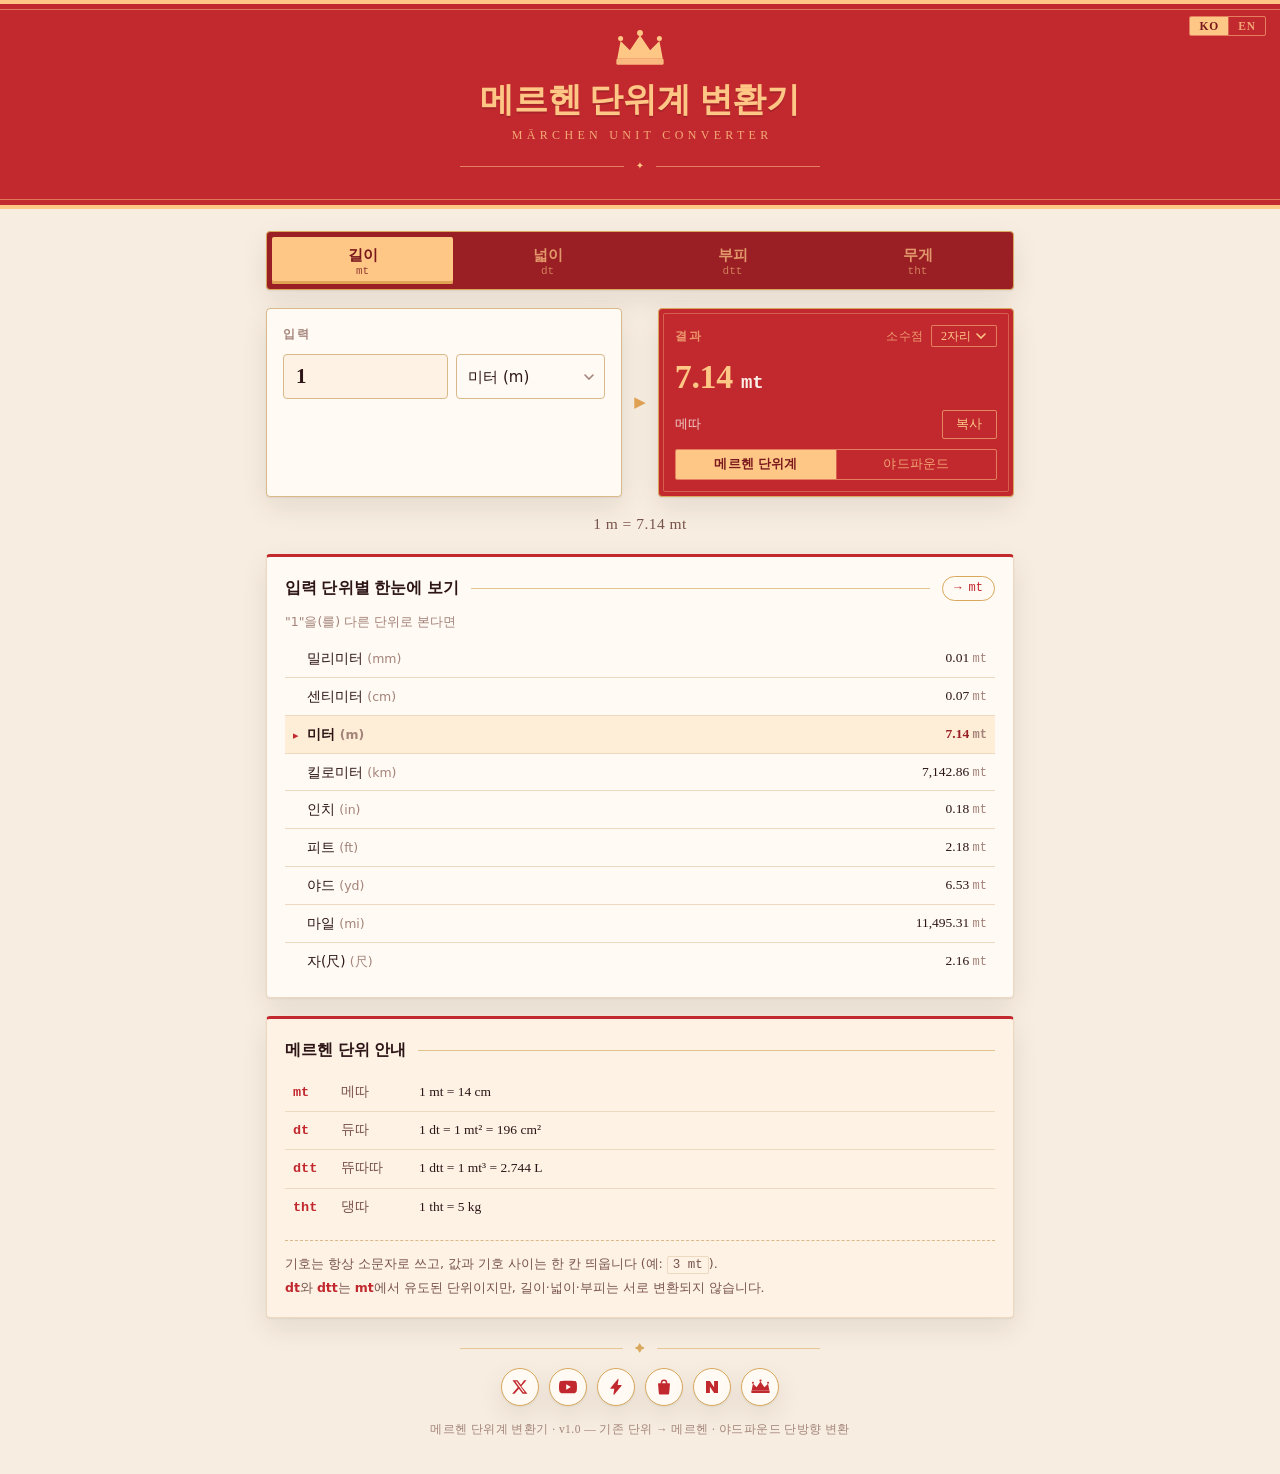
==== unit_conversion/index.html @ 08f18411 "메르헨 단위계 변환기 추가 기존 단위(SI · 야드파운드 · 척관법)를 메르헨 단위계 또는 야드파운드로 변환하는 정적 웹 페이지. 웹 서버 없이 index.html을 열면 동작한다" ====
<!DOCTYPE html>
<!-- 이 빙구야, 이걸 또 열어봤느냐!-->
<html lang="ko">
<head>
  <meta charset="UTF-8">
  <meta name="viewport" content="width=device-width, initial-scale=1">
  <title>메르헨 단위계 변환기</title>
  <link rel="stylesheet" href="css/style.css">
</head>
<body>

  <header class="crest-band">

    <div id="lang-toggle" class="lang-toggle" role="group" data-i18n-aria="langGroup"></div>

    <div class="crest-band-inner">

      <svg class="crest" viewBox="0 0 64 46" aria-hidden="true" focusable="false">
        <path class="crest-crown"
              d="M5 34 L9 13 L20 24 L32 6 L44 24 L55 13 L59 34 Z"/>
        <rect class="crest-base" x="4" y="34" width="56" height="7" rx="1.5"/>
        <circle class="crest-jewel" cx="9"  cy="10" r="3"/>
        <circle class="crest-jewel" cx="32" cy="3.5" r="3.5"/>
        <circle class="crest-jewel" cx="55" cy="10" r="3"/>
      </svg>

      <h1 class="wordmark" data-i18n="wordmark">메르헨 단위계 변환기</h1>
      <p class="wordmark-sub" data-i18n="wordmarkSub" data-i18n-lang="wordmarkSubLang">Märchen Unit Converter</p>

      <div class="band-rule" aria-hidden="true"><span>✦</span></div>
    </div>
  </header>

  <main class="app">

    <div id="tabs" class="tabs" role="group" data-i18n-aria="dimGroup"></div>

    <section class="converter">

      <div class="card">
        <label class="card-label" for="value-input" data-i18n="inputLabel">입력</label>
        <div id="input-field" class="input-field">
          <input id="value-input"
                 type="text"
                 inputmode="decimal"
                 autocomplete="off"
                 spellcheck="false"
                 data-i18n-placeholder="inputPlaceholder"
                 aria-describedby="input-error">
          <select id="from-unit" data-i18n-aria="fromUnitAria"></select>
        </div>
        <p id="input-error" class="input-error" role="alert"></p>
      </div>

      <div class="arrow" aria-hidden="true">
        <span class="arrow-desktop">▶</span>
        <span class="arrow-mobile">▼</span>
      </div>

      <div class="card result-card">
        <div class="result-head">
          <span class="card-label" data-i18n="resultLabel">결과</span>
          <label class="precision-field">
            <span data-i18n="decimalsLabel">소수점</span>
            <select id="decimals" data-i18n-aria="decimalsAria"></select>
          </label>
        </div>
        <div class="result-main" role="status" aria-live="polite" aria-atomic="true">
          <span id="result-value" class="result-value is-empty">—</span>
          <span id="result-symbol" class="result-symbol">mt</span>
        </div>
        <div class="result-foot">
          <span id="result-reading" class="result-reading">메따</span>
          <button id="copy-btn" type="button" class="copy-btn" data-i18n="copy" disabled>복사</button>
        </div>
        <div id="system-toggle" class="system-toggle" role="group" data-i18n-aria="systemGroup"></div>
      </div>

    </section>

    <p id="equation" class="equation"></p>

    <section class="panel">
      <div class="section-head">
        <h2 data-i18n="glanceHeading">입력 단위별 한눈에 보기</h2>
        <span class="panel-badge">→ <span id="glance-unit">mt</span></span>
      </div>
      <p id="glance-caption" class="panel-caption"></p>
      <table class="glance">
        <tbody id="glance-body"></tbody>
      </table>
    </section>

    <section class="panel panel-guide">
      <div class="section-head">
        <h2 data-i18n="guideHeading">메르헨 단위 안내</h2>
      </div>
      <table class="guide">
        <tbody id="guide-body"></tbody>
      </table>
      <p class="panel-note">
        <span data-i18n-html="guideNote1"></span>
        <br>
        <span data-i18n-html="guideNote2"></span>
      </p>
    </section>

  </main>

  <footer class="app-footer">
    <div class="band-rule footer-rule" aria-hidden="true"><span>✦</span></div>

    <nav class="links" data-i18n-aria="linksGroup">

      <a class="link-btn" href="https://x.com/Mytyl_Maerchen"
         target="_blank" rel="noopener noreferrer"
         data-i18n-title="linkX" data-i18n-aria="linkXAria">
        <svg viewBox="0 0 24 24" aria-hidden="true" focusable="false">
          <path d="M17.53 3h3.2l-6.99 7.99L22 21h-6.44l-5.05-6.6L4.74 21H1.54l7.48-8.55L2 3h6.6l4.56 6.03L17.53 3Zm-1.12 16.1h1.77L7.67 4.81H5.77l10.64 14.29Z"/>
        </svg>
      </a>

      <a class="link-btn" href="https://www.youtube.com/@MytylMaerchen"
         target="_blank" rel="noopener noreferrer"
         data-i18n-title="linkYoutube" data-i18n-aria="linkYoutubeAria">
        <svg viewBox="0 0 24 24" aria-hidden="true" focusable="false">
          <path d="M23.5 6.2a3 3 0 0 0-2.11-2.12C19.5 3.56 12 3.56 12 3.56s-7.5 0-9.39.52A3 3 0 0 0 .5 6.2C0 8.1 0 12 0 12s0 3.9.5 5.8a3 3 0 0 0 2.11 2.12c1.89.52 9.39.52 9.39.52s7.5 0 9.39-.52A3 3 0 0 0 23.5 17.8c.5-1.9.5-5.8.5-5.8s0-3.9-.5-5.8ZM9.6 15.6V8.4l6.2 3.6-6.2 3.6Z"/>
        </svg>
      </a>

      <!-- 치지직 로고는 '치'·'직'을 번개 모양으로 변형한 것이라 번개를 모티프로 삼았다 -->
      <a class="link-btn" href="https://chzzk.naver.com/390efc6c5186f85427b2d61297a9d4ed"
         target="_blank" rel="noopener noreferrer"
         data-i18n-title="linkChzzk" data-i18n-aria="linkChzzkAria">
        <svg viewBox="0 0 24 24" aria-hidden="true" focusable="false">
          <path d="M14.2 1.5 4.6 13.4a.55.55 0 0 0 .43.9h4.63l-1.06 7.5a.55.55 0 0 0 .97.42l9.83-12.02a.55.55 0 0 0-.43-.9h-4.7l1.02-7.4a.55.55 0 0 0-1.09-.4Z"/>
        </svg>
      </a>

      <!-- 마플샵은 워드마크만 쓰고 심볼이 없어, 굿즈를 뜻하는 쇼핑백으로 대신한다 -->
      <a class="link-btn" href="https://marpple.shop/kr/mytyl_maerchen"
         target="_blank" rel="noopener noreferrer"
         data-i18n-title="linkGoods" data-i18n-aria="linkGoodsAria">
        <svg viewBox="0 0 24 24" aria-hidden="true" focusable="false">
          <path d="M4.9 7h14.2c.5 0 .89.43.85.93l-1.06 12.4A1.7 1.7 0 0 1 17.2 21.9H6.8a1.7 1.7 0 0 1-1.69-1.57L4.05 7.93A.85.85 0 0 1 4.9 7Z"/>
          <path d="M8.6 8.5V6.4a3.4 3.4 0 0 1 6.8 0v2.1" fill="none"
                stroke="currentColor" stroke-width="1.9" stroke-linecap="round"/>
        </svg>
      </a>

      <!-- 카페 앱 아이콘 대신 네이버의 N 마크 — 커피잔은 커뮤니티라는 성격을 오해하게 만든다 -->
      <a class="link-btn" href="https://cafe.naver.com/maerchenkingdom"
         target="_blank" rel="noopener noreferrer"
         data-i18n-title="linkCafe" data-i18n-aria="linkCafeAria">
        <svg viewBox="0 0 24 24" aria-hidden="true" focusable="false">
          <path d="M4 4h5.2l5.6 8.2V4H20v16h-5.2L9.2 11.8V20H4V4Z"/>
        </svg>
      </a>

      <!-- 제국 홈페이지는 이 페이지 머리에 쓴 왕관 문장을 그대로 쓴다 -->
      <a class="link-btn" href="https://www.theholymaerchenempire.com/ko"
         target="_blank" rel="noopener noreferrer"
         data-i18n-title="linkHome" data-i18n-aria="linkHomeAria">
        <svg class="crest-icon" viewBox="0 0 64 46" aria-hidden="true" focusable="false">
          <path d="M5 34 L9 13 L20 24 L32 6 L44 24 L55 13 L59 34 Z"/>
          <rect x="4" y="34" width="56" height="7" rx="1.5"/>
          <circle cx="9"  cy="10" r="3"/>
          <circle cx="32" cy="3.5" r="3.5"/>
          <circle cx="55" cy="10" r="3"/>
        </svg>
      </a>

    </nav>

    <p class="footer-note" data-i18n="footerNote"></p>
  </footer>

  <div id="toast" class="toast" role="status" hidden></div>

  <script src="js/i18n.js"></script>
  <script src="js/units.js"></script>
  <script src="js/convert.js"></script>
  <script src="js/format.js"></script>
  <script src="js/storage.js"></script>
  <script src="js/ui.js"></script>
</body>
</html>
---- unit_conversion/css/style.css ----
/* ==========================================================================
   메르헨 단위계 변환기 — style.css (정규 버전)

   디자인 참고: The Holy Maerchen Empire (theholymaerchenempire.com).
   붉은색은 건국의 열정, 금색은 그 과정의 노력이라는 제국 상징 해설을 따랐다.
   프로토타입 디자인은 prototype/ 폴더에 따로 보관되어 있다.
   ========================================================================== */

:root {
  /* 제국 정본 색 */
  --red:           #c2292f;
  --red-deep:      #9a1f24;
  --red-dark:      #7a181d;
  --gold:          #ffc786;
  --gold-deep:     #e0a253;
  --gold-line:     #d9a85c;

  /* 지면 */
  --page:          #f7ede0;
  --surface:       #fffaf3;
  --surface-alt:   #fdf2e4;
  --border:        #ecd9bf;
  --border-strong: #d9b88a;

  /* 글자 */
  --ink:           #2d1517;
  --ink-muted:     #79544c;
  --ink-faint:     #a3837a;

  --danger:        #9a1f24;

  /* OS가 다크 모드여도 select·스크롤바가 어두워지지 않게 라이트로 못 박는다 */
  color-scheme: light;

  --shadow:        0 1px 2px rgba(45, 21, 23, .06), 0 10px 28px rgba(45, 21, 23, .09);
  --radius:        4px;

  --serif: Georgia, "Times New Roman", "Noto Serif KR", "Nanum Myeongjo",
           Batang, 바탕, serif;
  /* 숫자 전용 — Georgia의 올드스타일 숫자는 높낮이가 들쭉날쭉해 읽기 나쁘다 */
  --serif-num: "Times New Roman", Times, "Noto Serif KR", Batang, 바탕, serif;
  --sans:  "Pretendard", "Apple SD Gothic Neo", "Malgun Gothic",
           system-ui, -apple-system, sans-serif;
  --mono:  ui-monospace, "SFMono-Regular", Consolas, monospace;
}

* { box-sizing: border-box; }

body {
  margin: 0;
  padding: 0 0 40px;
  background: var(--page);
  color: var(--ink);
  font-family: var(--sans);
  font-size: 15px;
  line-height: 1.65;
  -webkit-font-smoothing: antialiased;
}

/* ══ 문장 배너 ═══════════════════════════════════════════════════════════ */

.crest-band {
  background: var(--red);
  border-top: 4px solid var(--gold);
  border-bottom: 4px solid var(--gold);
  padding: 26px 16px 22px;
  text-align: center;
  position: relative;
}

/* 금색 이중선 — 제국 문서의 테두리 느낌 */
.crest-band::before,
.crest-band::after {
  content: "";
  position: absolute;
  left: 0;
  right: 0;
  height: 1px;
  background: rgba(255, 199, 134, .5);
}
.crest-band::before { top: 5px; }
.crest-band::after  { bottom: 5px; }

.crest-band-inner {
  max-width: 780px;
  margin: 0 auto;
}

/* 언어 전환 — 배너 오른쪽 위. 가운데 정렬된 워드마크를 밀지 않도록 띄워 놓는다 */
.lang-toggle {
  position: absolute;
  top: 12px;
  right: 14px;
  display: flex;
  border: 1px solid rgba(255, 199, 134, .55);
  border-radius: 2px;
  overflow: hidden;
}

.lang-btn {
  padding: 3px 9px;
  background: transparent;
  border: 0;
  border-left: 1px solid rgba(255, 199, 134, .35);
  font-family: var(--serif);
  font-size: 11.5px;
  font-weight: 700;
  letter-spacing: .08em;
  color: rgba(255, 199, 134, .78);
  cursor: pointer;
  transition: background .12s ease, color .12s ease;
}

.lang-btn:first-child { border-left: 0; }

.lang-btn:hover:not(.is-active) { background: rgba(255, 199, 134, .14); color: var(--gold); }

.lang-btn.is-active { background: var(--gold); color: var(--red-dark); }

.crest {
  width: 54px;
  height: 39px;
  display: block;
  margin: 0 auto 10px;
}

.crest-crown,
.crest-base,
.crest-jewel { fill: var(--gold); }

.crest-base { opacity: .92; }

.wordmark {
  margin: 0;
  font-family: var(--serif);
  font-size: 34px;
  font-weight: 700;
  line-height: 1.25;
  letter-spacing: -.01em;
  color: var(--gold);
  text-shadow: 0 2px 0 rgba(0, 0, 0, .13);
}

.wordmark-sub {
  margin: 4px 0 0;
  font-family: var(--serif);
  font-size: 12px;
  font-weight: 400;
  letter-spacing: .36em;
  text-indent: .36em;   /* letter-spacing 때문에 오른쪽으로 밀리는 것 보정 */
  text-transform: uppercase;
  color: rgba(255, 199, 134, .82);
}

/* 가운데에 ✦를 끼운 금색 구분선 */
.band-rule {
  display: flex;
  align-items: center;
  gap: 12px;
  margin: 16px auto 12px;
  max-width: 360px;
  color: var(--gold);
}

.band-rule::before,
.band-rule::after {
  content: "";
  flex: 1;
  height: 1px;
  background: currentColor;
  opacity: .55;
}

.band-rule span { font-size: 10px; line-height: 1; }

/* ══ 본문 ════════════════════════════════════════════════════════════════ */

.app {
  max-width: 780px;
  margin: 0 auto;
  padding: 22px 16px 0;
  display: flex;
  flex-direction: column;
  gap: 18px;
}

/* 소수점 자리수 선택 — 결과 카드 안에 들어간다 */
.precision-field {
  display: flex;
  align-items: center;
  gap: 7px;
  font-family: var(--serif);
  font-size: 11.5px;
  letter-spacing: .06em;
  color: rgba(255, 199, 134, .72);
  white-space: nowrap;
}

/* ── 공통 폼 요소 ─────────────────────────────────────────────────────── */

select, input, button {
  font-family: inherit;
  font-size: inherit;
  color: inherit;
}

select {
  appearance: none;
  background: var(--surface) url("data:image/svg+xml;utf8,<svg xmlns='http://www.w3.org/2000/svg' width='10' height='6'><path d='M1 1l4 4 4-4' fill='none' stroke='%23a3837a' stroke-width='1.6' stroke-linecap='round'/></svg>") no-repeat right 10px center;
  border: 1px solid var(--border-strong);
  border-radius: var(--radius);
  padding: 7px 30px 7px 11px;
  font-family: var(--sans);
  cursor: pointer;
}

select:focus-visible,
input:focus-visible,
button:focus-visible {
  outline: 2px solid var(--red);
  outline-offset: 2px;
}

/* ── 차원 탭 — 제국 리본 ──────────────────────────────────────────────── */

.tabs {
  display: grid;
  grid-template-columns: repeat(4, minmax(0, 1fr));
  background: var(--red-deep);
  border: 1px solid var(--gold-line);
  border-radius: var(--radius);
  padding: 5px;
  gap: 4px;
  box-shadow: var(--shadow);
}

.tab {
  display: flex;
  flex-direction: column;
  align-items: center;
  gap: 0;
  padding: 9px 4px 7px;
  background: transparent;
  border: 0;
  border-radius: 2px;
  color: rgba(255, 199, 134, .72);
  cursor: pointer;
  transition: background .12s ease, color .12s ease;
}

.tab:hover { background: rgba(255, 199, 134, .12); color: var(--gold); }

.tab.is-active {
  background: var(--gold);
  color: var(--red-dark);
  box-shadow: inset 0 -3px 0 var(--gold-deep);
}

.tab-label {
  font-family: var(--serif);
  font-size: 15px;
  font-weight: 700;
}

.tab-unit {
  font-family: var(--mono);
  font-size: 11px;
  opacity: .78;
}

/* ── 변환기 본체 ─────────────────────────────────────────────────────── */

/* minmax(0,1fr) — 그냥 1fr이면 자동 최소 크기가 트랙을 밀어내 가로 스크롤이 생긴다 */
.converter {
  display: grid;
  grid-template-columns: minmax(0, 1fr) auto minmax(0, 1fr);
  align-items: stretch;
  gap: 12px;
}

.card {
  min-width: 0;
  background: var(--surface);
  border: 1px solid var(--border-strong);
  border-radius: var(--radius);
  padding: 16px;
  box-shadow: var(--shadow);
  display: flex;
  flex-direction: column;
  gap: 10px;
}

.card-label {
  font-family: var(--serif);
  font-size: 11.5px;
  font-weight: 700;
  letter-spacing: .18em;
  text-transform: uppercase;
  color: var(--ink-faint);
}

.input-field {
  display: flex;
  gap: 8px;
  min-width: 0;
}

/* width: 0 — input의 기본 size 속성이 만드는 고유 너비를 무력화한다 */
.input-field input {
  flex: 1 1 0;
  width: 0;
  min-width: 0;
  background: var(--surface-alt);
  border: 1px solid var(--border-strong);
  border-radius: var(--radius);
  padding: 9px 12px;
  font-family: var(--serif-num);
  font-size: 21px;
  font-weight: 700;
  font-variant-numeric: lining-nums tabular-nums;
}

.input-field.has-error input {
  border-color: var(--danger);
  background: color-mix(in srgb, var(--danger) 8%, var(--surface-alt));
}

.input-field select { flex: 0 0 auto; max-width: 47%; }

.input-error {
  margin: 0;
  min-height: 18px;
  font-size: 12.5px;
  color: var(--danger);
}

.arrow {
  display: flex;
  align-items: center;
  justify-content: center;
  color: var(--gold-deep);
  font-size: 15px;
}

.arrow-mobile { display: none; }

/* 결과는 화면의 옥좌 — 진홍 바탕에 금색 숫자 */
.result-card {
  background: var(--red);
  border-color: var(--gold-line);
  justify-content: space-between;
  position: relative;
}

.result-card::after {
  content: "";
  position: absolute;
  inset: 4px;
  border: 1px solid rgba(255, 199, 134, .34);
  border-radius: 2px;
  pointer-events: none;
}

.result-card .card-label { color: rgba(255, 199, 134, .7); }

/* '결과' 라벨과 소수점 자리수 선택을 한 줄에 양끝으로 */
.result-head {
  display: flex;
  align-items: center;
  justify-content: space-between;
  gap: 10px;
}

/* 진홍 바탕에 올라가므로 복사 버튼과 같은 금색 외곽선 차림새로 맞춘다 */
.result-card select {
  background-color: transparent;
  background-image: url("data:image/svg+xml;utf8,<svg xmlns='http://www.w3.org/2000/svg' width='10' height='6'><path d='M1 1l4 4 4-4' fill='none' stroke='%23ffc786' stroke-width='1.6' stroke-linecap='round'/></svg>");
  border-color: rgba(255, 199, 134, .55);
  border-radius: 2px;
  padding: 3px 25px 3px 9px;
  font-family: var(--serif);
  font-size: 12px;
  color: var(--gold);
}

.result-card select:hover { border-color: var(--gold); }

/* 펼쳐진 목록은 OS 팝업이라 밝은 바탕에 그려진다 — 글자색을 따로 지정한다 */
.result-card select option {
  background: var(--surface);
  color: var(--ink);
}

/* 단위계 선택 — 결과 패널 안의 분절 토글. 금색 테두리 한 겹을 둘로 나눠 쓴다 */
.system-toggle {
  display: grid;
  grid-template-columns: repeat(2, minmax(0, 1fr));
  border: 1px solid rgba(255, 199, 134, .55);
  border-radius: 2px;
  overflow: hidden;
}

.system-btn {
  padding: 6px 4px;
  background: transparent;
  border: 0;
  border-left: 1px solid rgba(255, 199, 134, .35);
  font-family: var(--serif);
  font-size: 12.5px;
  letter-spacing: .02em;
  color: rgba(255, 199, 134, .78);
  cursor: pointer;
  transition: background .12s ease, color .12s ease;
}

.system-btn:first-child { border-left: 0; }

.system-btn:hover:not(.is-active) { background: rgba(255, 199, 134, .14); color: var(--gold); }

.system-btn.is-active {
  background: var(--gold);
  color: var(--red-dark);
  font-weight: 700;
}

.result-main {
  display: flex;
  align-items: baseline;
  gap: 8px;
  flex-wrap: wrap;
}

.result-value {
  font-family: var(--serif-num);
  font-size: 34px;
  font-weight: 700;
  line-height: 1.15;
  letter-spacing: -.01em;
  font-variant-numeric: lining-nums tabular-nums;
  color: var(--gold);
  word-break: break-all;
}

.result-value.is-empty { color: rgba(255, 199, 134, .45); font-weight: 400; }

.result-symbol {
  font-family: var(--mono);
  font-size: 19px;
  font-weight: 700;
  color: rgba(255, 248, 240, .95);
}

.result-foot {
  display: flex;
  align-items: center;
  justify-content: space-between;
  gap: 10px;
}

.result-reading {
  font-family: var(--serif);
  font-size: 13px;
  color: rgba(255, 248, 240, .8);
}

.copy-btn {
  background: transparent;
  border: 1px solid rgba(255, 199, 134, .6);
  border-radius: 2px;
  padding: 5px 13px;
  font-family: var(--serif);
  font-size: 12.5px;
  letter-spacing: .06em;
  color: var(--gold);
  cursor: pointer;
  transition: background .12s ease, color .12s ease;
}

.copy-btn:hover:not(:disabled) { background: var(--gold); color: var(--red-dark); }

.copy-btn:disabled { opacity: .38; cursor: default; }

/* 변환식 — 제국 포고문 한 줄 */
.equation {
  margin: -4px 0 0;
  min-height: 22px;
  text-align: center;
  font-family: var(--serif-num);
  font-size: 15.5px;
  letter-spacing: .03em;
  color: var(--ink-muted);
  font-variant-numeric: lining-nums tabular-nums;
}

/* ── 패널 ────────────────────────────────────────────────────────────── */

.panel {
  background: var(--surface);
  border: 1px solid var(--border);
  border-top: 3px solid var(--red);
  border-radius: var(--radius);
  padding: 6px 18px 18px;
  box-shadow: var(--shadow);
}

.panel-guide { background: var(--surface-alt); }

/* 섹션 제목 — 양옆으로 금색 선이 뻗는 중앙 정렬 세리프 */
.section-head {
  display: flex;
  align-items: center;
  gap: 12px;
  padding: 12px 0 10px;
}

.section-head::after {
  content: "";
  flex: 1;
  height: 1px;
  background: var(--gold-line);
  opacity: .65;
}

.panel h2 {
  margin: 0;
  font-family: var(--serif);
  font-size: 16px;
  font-weight: 700;
  letter-spacing: .01em;
  white-space: nowrap;
}

.panel-badge {
  order: 3;
  font-family: var(--mono);
  font-size: 12px;
  color: var(--red);
  border: 1px solid var(--gold-line);
  border-radius: 999px;
  padding: 2px 11px;
  white-space: nowrap;
}

.panel-caption {
  margin: 0 0 8px;
  font-size: 12.5px;
  color: var(--ink-faint);
}

.panel-note {
  margin: 14px 0 0;
  padding-top: 12px;
  border-top: 1px dashed var(--border-strong);
  font-size: 12.5px;
  color: var(--ink-muted);
  line-height: 1.75;
}

.panel-note code {
  font-family: var(--mono);
  background: var(--surface-alt);
  border: 1px solid var(--border);
  border-radius: 2px;
  padding: 1px 5px;
}

.panel-note b { color: var(--red); }

table { width: 100%; border-collapse: collapse; }

/* 한눈에 보기 표 */

.glance-row { cursor: pointer; transition: background .1s ease; }
.glance-row:hover { background: var(--surface-alt); }

.glance-row.is-current { background: color-mix(in srgb, var(--gold) 26%, transparent); }
.glance-row.is-current .glance-value { color: var(--red-deep); font-weight: 700; }
.glance-row.is-current .glance-name { font-weight: 700; }

.glance td {
  padding: 7px 8px;
  border-top: 1px solid var(--border);
  font-size: 13.5px;
}

.glance tr:first-child td { border-top: 0; }

.glance-marker {
  display: inline-block;
  width: 14px;
  color: var(--red);
  font-size: 11px;
}

/* 초점과 키보드를 맡는 진짜 버튼. 겉보기는 그냥 글자여야 한다 */
.glance-pick {
  padding: 0;
  background: none;
  border: 0;
  font: inherit;
  color: inherit;
  text-align: left;
  cursor: pointer;
}

.glance-symbol { color: var(--ink-faint); font-size: 12.5px; }

.glance-value {
  text-align: right;
  font-family: var(--serif-num);
  font-size: 14px;
  font-variant-numeric: lining-nums tabular-nums;
  white-space: nowrap;
}

.glance-target {
  font-family: var(--mono);
  font-size: 12px;
  color: var(--ink-faint);
}

/* 단위 안내 표 */

.guide td {
  padding: 7px 8px;
  border-top: 1px solid var(--border);
  font-size: 13.5px;
  vertical-align: baseline;
}

.guide tr:first-child td { border-top: 0; }

.guide-symbol {
  font-family: var(--mono);
  font-weight: 700;
  color: var(--red);
  width: 48px;
}

.guide-reading {
  width: 78px;
  font-family: var(--serif);
  color: var(--ink-muted);
}

.guide-note {
  font-family: var(--serif-num);
  font-size: 14px;
  font-variant-numeric: lining-nums tabular-nums;
}

/* ── 푸터 / 토스트 ───────────────────────────────────────────────────── */

.app-footer {
  max-width: 780px;
  margin: 26px auto 0;
  padding: 0 16px;
  text-align: center;
  font-family: var(--serif);
  font-size: 11.5px;
  letter-spacing: .04em;
  color: var(--ink-faint);
}

.footer-rule { color: var(--gold-line); margin-bottom: 14px; }

/* 바로가기 — 아이콘만 있는 원형 버튼. 브랜드 색 대신 제국 색을 쓴다 */
.links {
  display: flex;
  justify-content: center;
  flex-wrap: wrap;
  gap: 10px;
  margin-bottom: 14px;
}

.link-btn {
  display: inline-flex;
  align-items: center;
  justify-content: center;
  width: 38px;
  height: 38px;
  background: var(--surface);
  border: 1px solid var(--gold-line);
  border-radius: 50%;
  color: var(--red);
  box-shadow: var(--shadow);
  transition: background .12s ease, color .12s ease, border-color .12s ease;
}

.link-btn svg {
  width: 18px;
  height: 18px;
  display: block;
  fill: currentColor;
}

/* 문장은 가로로 넓은 모양이라 폭을 조금 더 준다 (viewBox 비율대로 눌려 들어간다) */
.link-btn .crest-icon { width: 21px; }

.link-btn:hover {
  background: var(--red);
  border-color: var(--red);
  color: var(--gold);
}

.footer-note { margin: 0; }

.toast {
  position: fixed;
  left: 50%;
  bottom: 28px;
  transform: translateX(-50%);
  background: var(--red-dark);
  color: var(--gold);
  border: 1px solid var(--gold-line);
  border-radius: 2px;
  padding: 9px 18px;
  font-size: 13px;
  box-shadow: 0 6px 20px rgba(0, 0, 0, .3);
  z-index: 10;
}

.toast[hidden] { display: none; }

/* ── 모바일 (≤ 640px) ────────────────────────────────────────────────── */

@media (max-width: 640px) {
  .crest-band { padding: 20px 14px 18px; }

  .wordmark { font-size: 26px; }

  .wordmark-sub { font-size: 10.5px; letter-spacing: .26em; text-indent: .26em; }

  .app { padding: 18px 12px 0; }

  .tabs { grid-template-columns: repeat(2, minmax(0, 1fr)); }

  .converter { grid-template-columns: minmax(0, 1fr); }

  .arrow { padding: 2px 0; }
  .arrow-desktop { display: none; }
  .arrow-mobile { display: inline; }

  .result-value { font-size: 29px; }

  .section-head { flex-wrap: wrap; }
  .panel h2 { white-space: normal; }
}
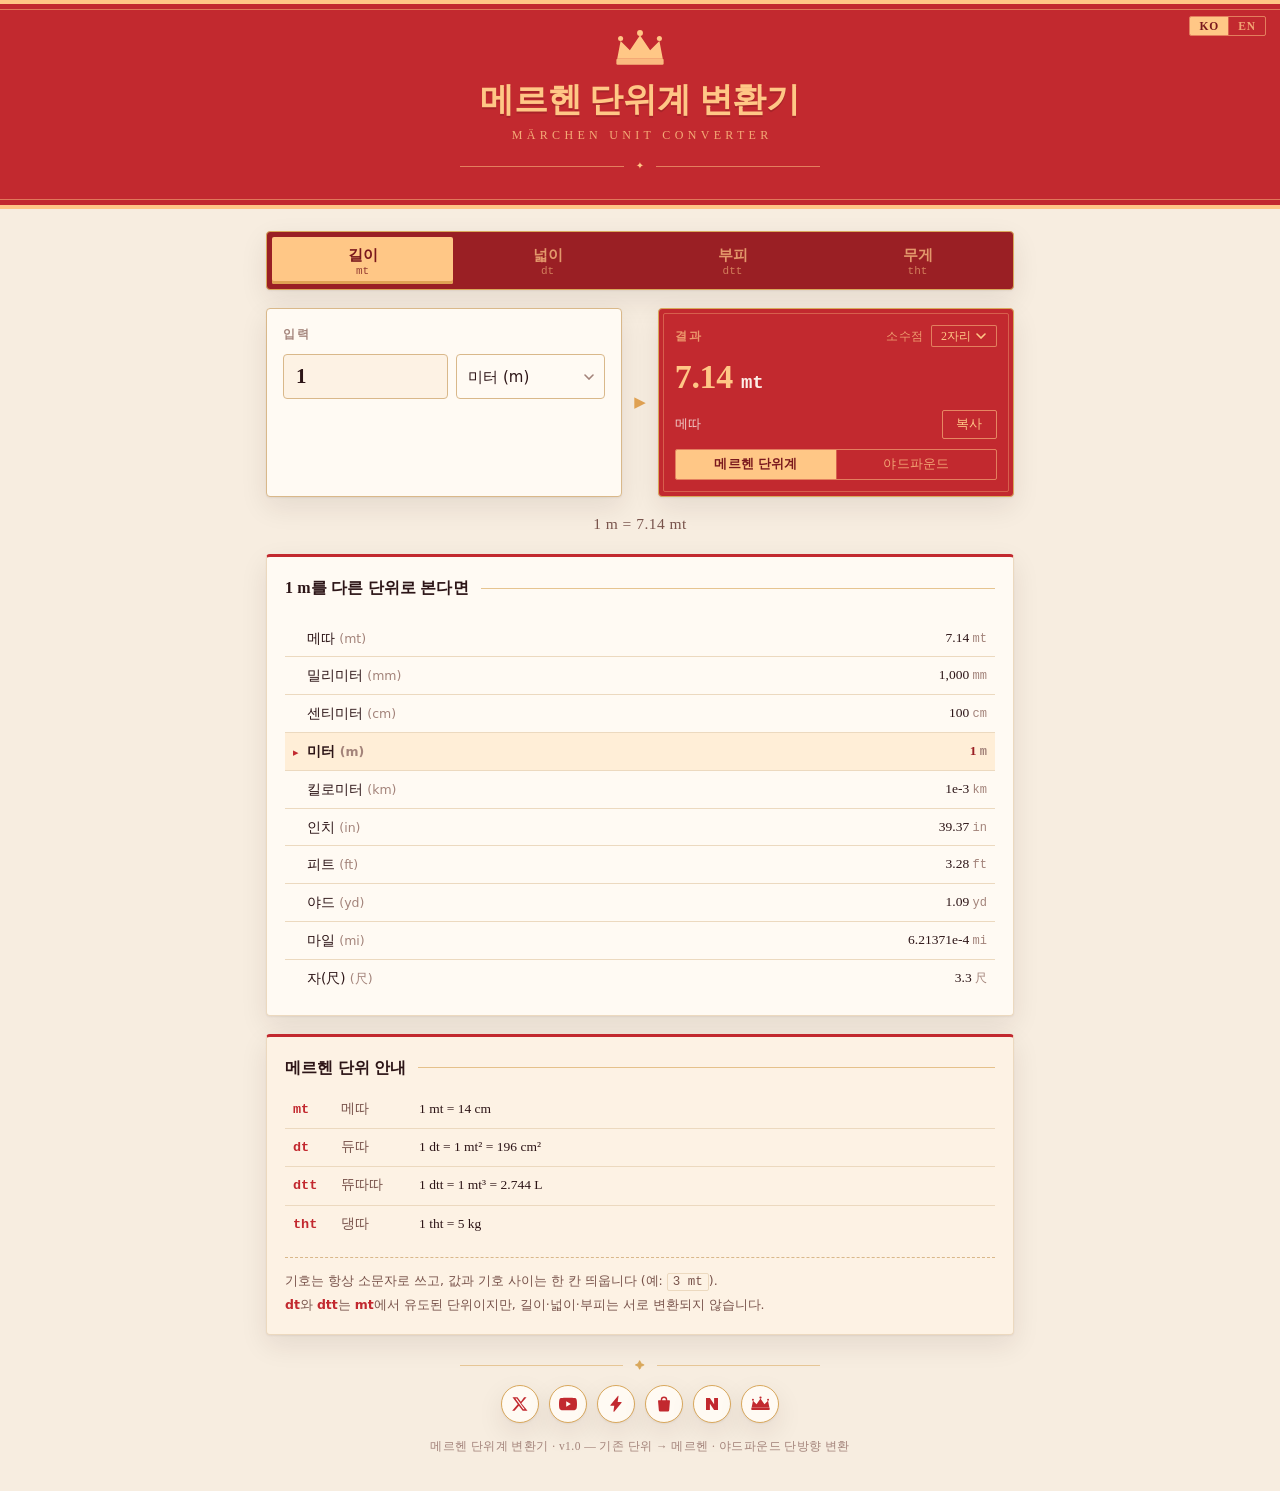
==== commit 43491ba3: "한눈에 보기를 "[입력 수량]를 다른 단위로 본다면"으로 개편 같은 숫자를 단위마다 다시 해석하던 표를, 입력한 수량 하나를 그 차원의 모든 단위로 환산해 늘어놓는 표로 바꾼다. " ====
--- a/unit_conversion/index.html
+++ b/unit_conversion/index.html
@@ -82,8 +82,8 @@
 
     <section class="panel">
       <div class="section-head">
-        <h2 data-i18n="glanceHeading">입력 단위별 한눈에 보기</h2>
-        <span class="panel-badge">→ <span id="glance-unit">mt</span></span>
+        <!-- 제목에 입력 수량이 들어가므로 renderGlance가 채운다 (data-i18n 없음) -->
+        <h2 id="glance-heading">다른 단위로 본다면</h2>
       </div>
       <p id="glance-caption" class="panel-caption"></p>
       <table class="glance">
--- a/unit_conversion/css/style.css
+++ b/unit_conversion/css/style.css
@@ -530,17 +530,6 @@
   white-space: nowrap;
 }
 
-.panel-badge {
-  order: 3;
-  font-family: var(--mono);
-  font-size: 12px;
-  color: var(--red);
-  border: 1px solid var(--gold-line);
-  border-radius: 999px;
-  padding: 2px 11px;
-  white-space: nowrap;
-}
-
 .panel-caption {
   margin: 0 0 8px;
   font-size: 12.5px;
@@ -572,6 +561,10 @@
 
 .glance-row { cursor: pointer; transition: background .1s ease; }
 .glance-row:hover { background: var(--surface-alt); }
+
+/* 메르헨 단위 행은 입력 단위로 고를 수 없어 누를 수 있는 척하지 않는다 */
+.glance-row.is-static { cursor: default; }
+.glance-row.is-static:hover { background: transparent; }
 
 .glance-row.is-current { background: color-mix(in srgb, var(--gold) 26%, transparent); }
 .glance-row.is-current .glance-value { color: var(--red-deep); font-weight: 700; }
